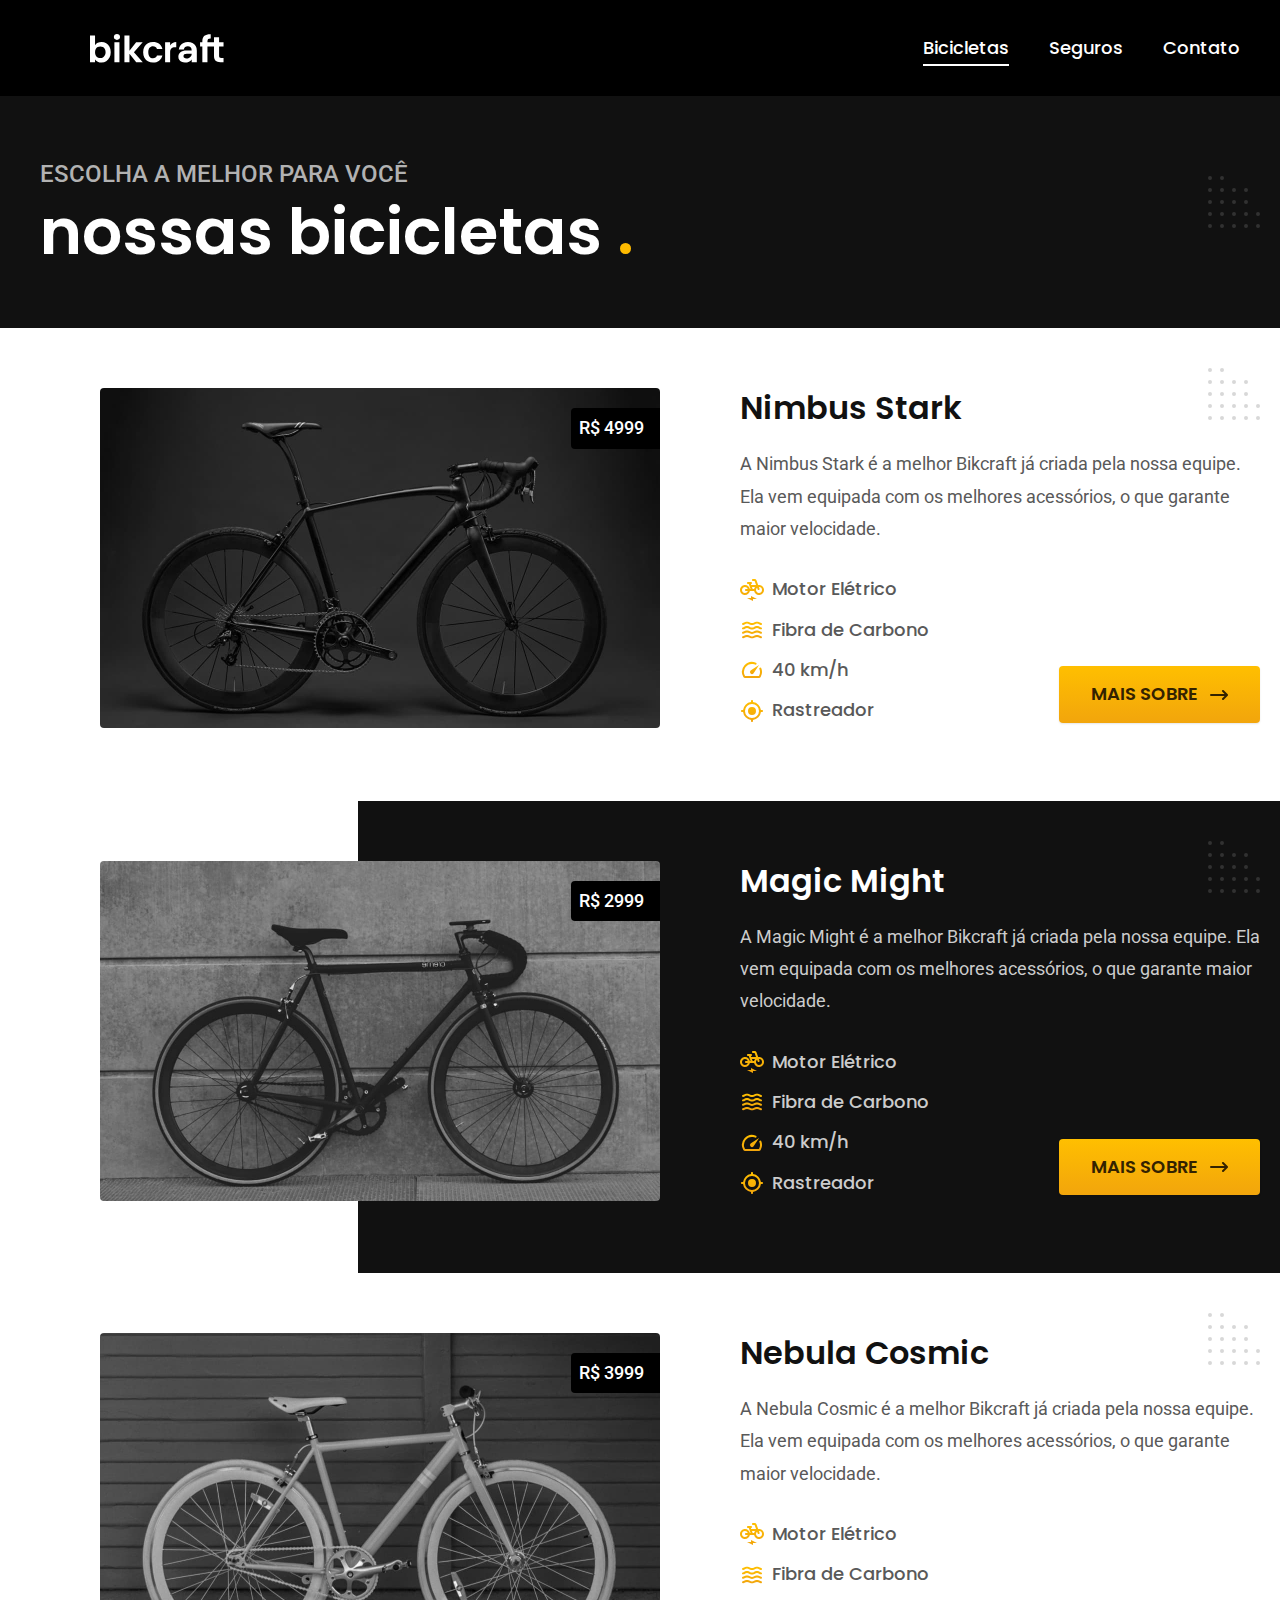
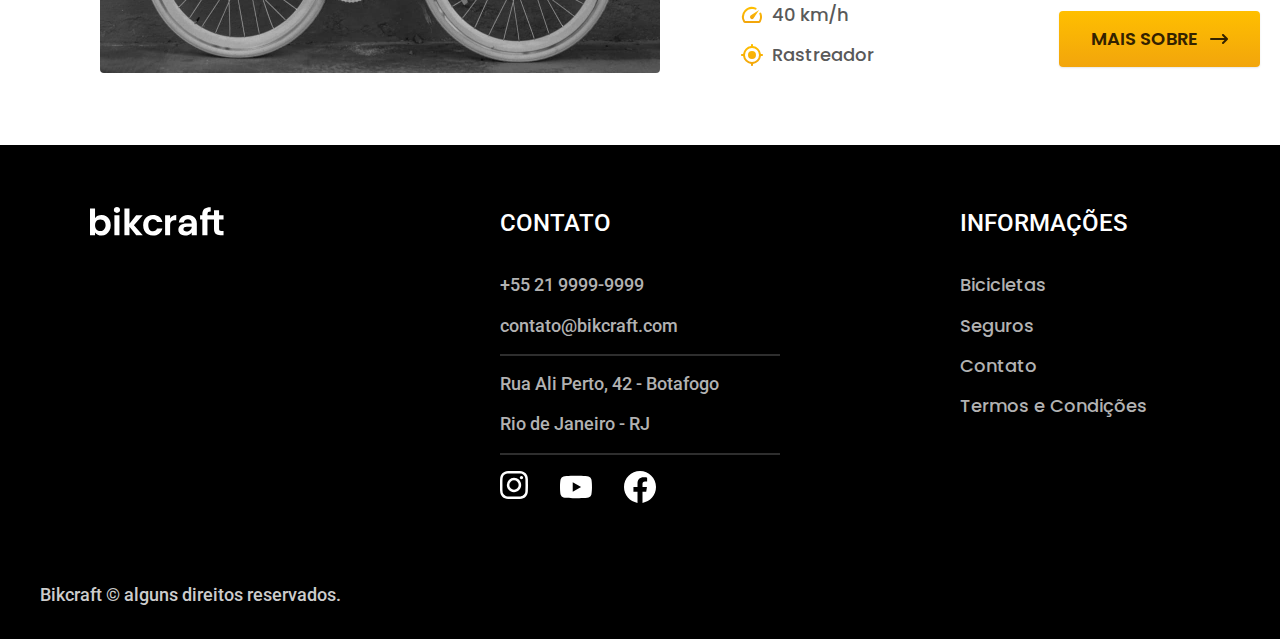
==== bicicletas.html @ bdc308a6 "commit inicial" ====
<!DOCTYPE html>
<html lang="pt-br">
  <head>
    <meta charset="UTF-8" />
    <meta name="viewport" content="width=device-width, initial-scale=1.0" />
    <meta name="description" content="Bicicletas." />
    <link rel="preconnect" href="https://fonts.googleapis.com" />
    <link rel="preconnect" href="https://fonts.gstatic.com" crossorigin />
    <link
      href="https://fonts.googleapis.com/css2?family=Merriweather:ital,wght@1,900&family=Poppins:wght@400;600&family=Roboto:wght@400;500&display=swap"
      rel="stylesheet"
    />
    <title>Bicicletas | Bikcraft</title>
    <link rel="preload" href="style.css" as="style" />
    <link rel="stylesheet" href="style.css" />
  </head>

  <body id="bicicletas">
    <header class="header-bg">
      <div class="header container">
        <a href="./">
          <img src="img/bikcraft.svg" alt="Bikcraft" width="136" height="32"
        /></a>
        <nav aria-label="primaria">
          <ul class="header-menu font-1-m cor-0">
            <li><a href="bicicletas.html">Bicicletas</a></li>
            <li><a href="seguros.html">Seguros</a></li>
            <li><a href="contato.html">Contato</a></li>
          </ul>
        </nav>
      </div>
    </header>

    <main>
      <div class="titulo-bg">
        <div class="titulo container">
          <p class="font-2-l-b cor-5">ESCOLHA A MELHOR PARA VOCÊ</p>
          <h1 class="font-1-xxl cor-0">
            nossas bicicletas
            <span class="cor-p1">.</span>
          </h1>
        </div>
      </div>

      <div class="bicicletas container">
        <div class="bicicletas-imagem">
          <img
            src="img/bicicleta/nimbus.jpg"
            width="1120"
            height="680"
            alt="Bicicleta nimbus"
          />
          <span class="font-2-m cor-0">R$ 4999</span>
        </div>
        <div class="bicicletas-conteudo">
          <h2 class="font-1-xl cor-11">Nimbus Stark</h2>
          <p class="font-3-m cor-8">
            A Nimbus Stark é a melhor Bikcraft já criada pela nossa equipe. Ela
            vem equipada com os melhores acessórios, o que garante maior
            velocidade.
          </p>
          <ul class="font-1-m cor-8">
            <li>
              <img
                src="img/icones/eletrica.svg"
                alt=""
                width="24"
                height="24"
              />
              Motor Elétrico
            </li>
            <li>
              <img src="img/icones/carbono.svg" alt="" width="24" height="24" />
              Fibra de Carbono
            </li>
            <li>
              <img
                src="img/icones/velocidade.svg"
                alt=""
                width="24"
                height="24"
              />
              40 km/h
            </li>
            <li>
              <img
                src="img/icones/rastreador.svg"
                alt=""
                width="24"
                height="24"
              />
              Rastreador
            </li>
          </ul>
          <a class="botao seta" href="./bicicletas/nimbus.html">MAIS SOBRE</a>
        </div>
      </div>

      <div class="bicicletas-bg">
        <div class="bicicletas container">
          <div class="bicicletas-imagem">
            <img
              src="img/bicicleta/magic.jpg"
              width="1120"
              height="680"
              alt="Bicicleta preta"
            />
            <span class="font-2-m cor-0">R$ 2999</span>
          </div>
          <div class="bicicletas-conteudo">
            <h2 class="font-1-xl cor-0">Magic Might</h2>
            <p class="font-3-m cor-4">
              A Magic Might é a melhor Bikcraft já criada pela nossa equipe. Ela
              vem equipada com os melhores acessórios, o que garante maior
              velocidade.
            </p>
            <ul class="font-1-m cor-4">
              <li>
                <img
                  src="img/icones/eletrica.svg"
                  alt=""
                  width="24"
                  height="24"
                />
                Motor Elétrico
              </li>
              <li>
                <img
                  src="img/icones/carbono.svg"
                  alt=""
                  width="24"
                  height="24"
                />
                Fibra de Carbono
              </li>
              <li>
                <img
                  src="img/icones/velocidade.svg"
                  alt=""
                  width="24"
                  height="24"
                />
                40 km/h
              </li>
              <li>
                <img
                  src="img/icones/rastreador.svg"
                  alt=""
                  width="24"
                  height="24"
                />
                Rastreador
              </li>
            </ul>
            <a class="botao seta" href="./bicicletas/magic.html">MAIS SOBRE</a>
          </div>
        </div>
      </div>

      <div class="bicicletas container">
        <div class="bicicletas-imagem">
          <img
            src="img/bicicleta/nebula.jpg"
            width="1120"
            height="680"
            alt="Bicicleta nimbus"
          />
          <span class="font-2-m cor-0">R$ 3999</span>
        </div>
        <div class="bicicletas-conteudo">
          <h2 class="font-1-xl cor-11">Nebula Cosmic</h2>
          <p class="font-3-m cor-8">
            A Nebula Cosmic é a melhor Bikcraft já criada pela nossa equipe. Ela
            vem equipada com os melhores acessórios, o que garante maior
            velocidade.
          </p>
          <ul class="font-1-m cor-8">
            <li>
              <img
                src="img/icones/eletrica.svg"
                alt=""
                width="24"
                height="24"
              />
              Motor Elétrico
            </li>
            <li>
              <img src="img/icones/carbono.svg" alt="" width="24" height="24" />
              Fibra de Carbono
            </li>
            <li>
              <img
                src="img/icones/velocidade.svg"
                alt=""
                width="24"
                height="24"
              />
              40 km/h
            </li>
            <li>
              <img
                src="img/icones/rastreador.svg"
                alt=""
                width="24"
                height="24"
              />
              Rastreador
            </li>
          </ul>
          <a class="botao seta" href="./bicicletas/nebula.html">MAIS SOBRE</a>
        </div>
      </div>
    </main>

    <footer class="footer-bg">
      <div class="footer container">
        <img src="./img/bikcraft.svg" width="136" height="32" alt="Bikcraft" />
        <div class="footer-contato">
          <h3 class="font-2-l-b cor-0">Contato</h3>
          <ul class="font-2-m cor-5">
            <li><a href="tel:+552199999999">+55 21 9999-9999</a></li>
            <li>
              <a href="mailto:contato@bikcraft.com">contato@bikcraft.com</a>
            </li>
            <li>Rua Ali Perto, 42 - Botafogo</li>
            <li>Rio de Janeiro - RJ</li>
          </ul>
          <div class="redes-sociais">
            <a href="https://www.instagram.com" target="_blank"
              ><img
                src="img/redes/instagram.svg"
                alt="Instagram"
                width="28"
                height="28"
            /></a>
            <a href="https://www.youtube.com/" target="_blank">
              <img
                src="img/redes/youtube.svg"
                alt="Youtube"
                width="32"
                height="32"
            /></a>
            <a href="https://www.facebook.com/" target="_blank"
              ><img
                src="img/redes/facebook.svg"
                alt="Facebook"
                width="32"
                height="32"
            /></a>
          </div>
        </div>
        <div class="footer-informacoes">
          <h3 class="font-2-l-b cor-0">Informações</h3>
          <nav>
            <ul class="font-1-m cor-5">
              <li><a href="./bicicletas.html">Bicicletas</a></li>
              <li><a href="./seguros.html">Seguros</a></li>
              <li><a href="./contato.html">Contato</a></li>
              <li><a href="./termos.html">Termos e Condições</a></li>
            </ul>
          </nav>
        </div>
        <p class="copy font-2-m cor-4">
          Bikcraft © alguns direitos reservados.
        </p>
      </div>
    </footer>

    <script src="script.js"></script>
  </body>
</html>
---- style.css ----
@import "/css/global/global.css";
@import "/css/utilidades/tipografia.css";
@import "/css/utilidades/cores.css";

@import "/css/global/header.css";
@import "/css/global/footer.css";

/* HOME */
@import "/css/home/introducao.css";
@import "/css/home/tecnologia.css";
@import "/css/home/parceiros.css";
@import "/css/home/depoimento.css";

/* UTILIDADES */
@import "/css/utilidades/componentes.css";
@import "/css/utilidades/formulario.css";

/* SEGUROS */
@import "/css/seguros/seguros.css";
@import "/css/seguros/vantagens.css";
@import "/css/seguros/perguntas.css";

/* TERMOS */
@import "/css/termos/termos.css";

/* BICICLETAS */
@import "/css/bicicletas/bicicletas-lista.css";
@import "/css/bicicletas/bicicletas.css";
@import "/css/bicicletas/bicicletas-internas.css";

/* BICICLETA */
@import "/css/bicicleta/bicicleta.css";
@import "/css/bicicleta/seguro.css";

/* CONTATO */
@import "/css/contato/contato.css";
@import "/css/contato/lojas.css";

/* ORÇAMENTO */
@import "/css/orcamento/orcamento.css";
---- style.css ----
@import "/css/global/global.css";
@import "/css/utilidades/tipografia.css";
@import "/css/utilidades/cores.css";

@import "/css/global/header.css";
@import "/css/global/footer.css";

/* HOME */
@import "/css/home/introducao.css";
@import "/css/home/tecnologia.css";
@import "/css/home/parceiros.css";
@import "/css/home/depoimento.css";

/* UTILIDADES */
@import "/css/utilidades/componentes.css";
@import "/css/utilidades/formulario.css";

/* SEGUROS */
@import "/css/seguros/seguros.css";
@import "/css/seguros/vantagens.css";
@import "/css/seguros/perguntas.css";

/* TERMOS */
@import "/css/termos/termos.css";

/* BICICLETAS */
@import "/css/bicicletas/bicicletas-lista.css";
@import "/css/bicicletas/bicicletas.css";
@import "/css/bicicletas/bicicletas-internas.css";

/* BICICLETA */
@import "/css/bicicleta/bicicleta.css";
@import "/css/bicicleta/seguro.css";

/* CONTATO */
@import "/css/contato/contato.css";
@import "/css/contato/lojas.css";

/* ORÇAMENTO */
@import "/css/orcamento/orcamento.css";
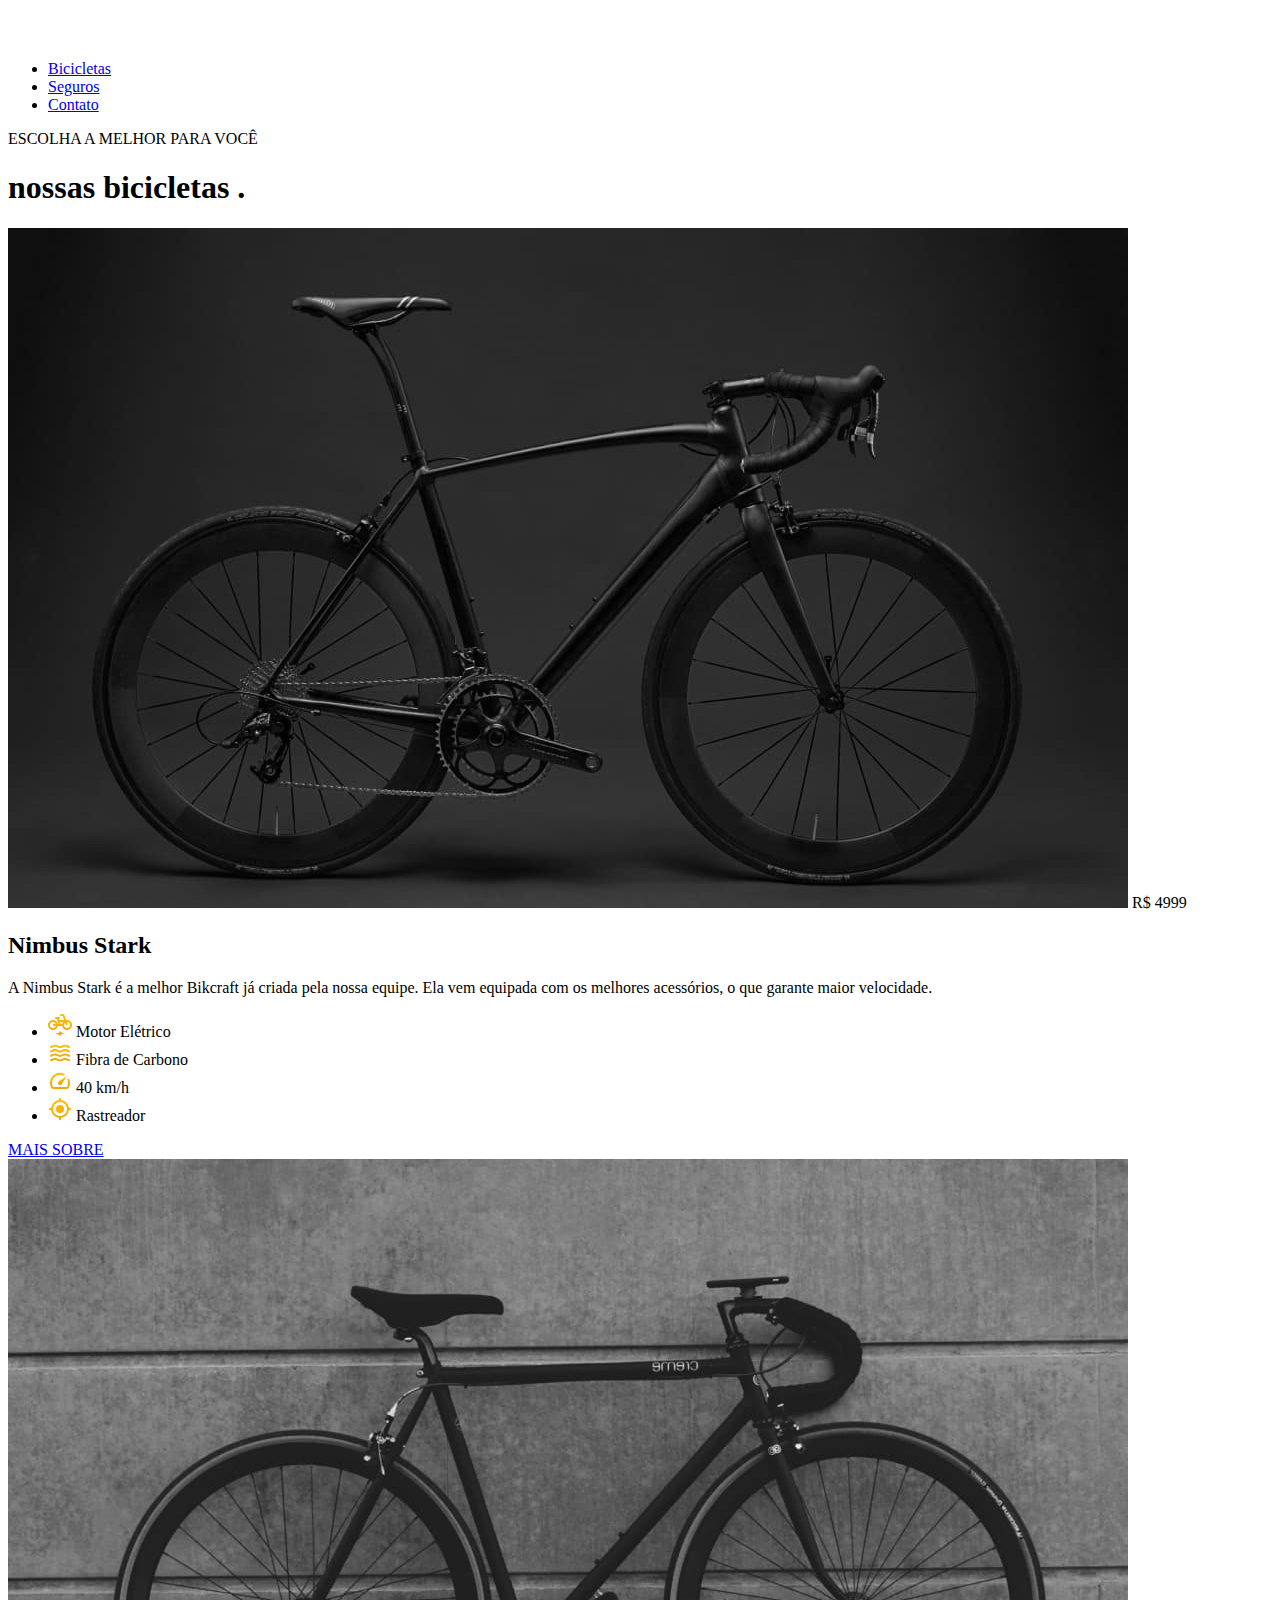
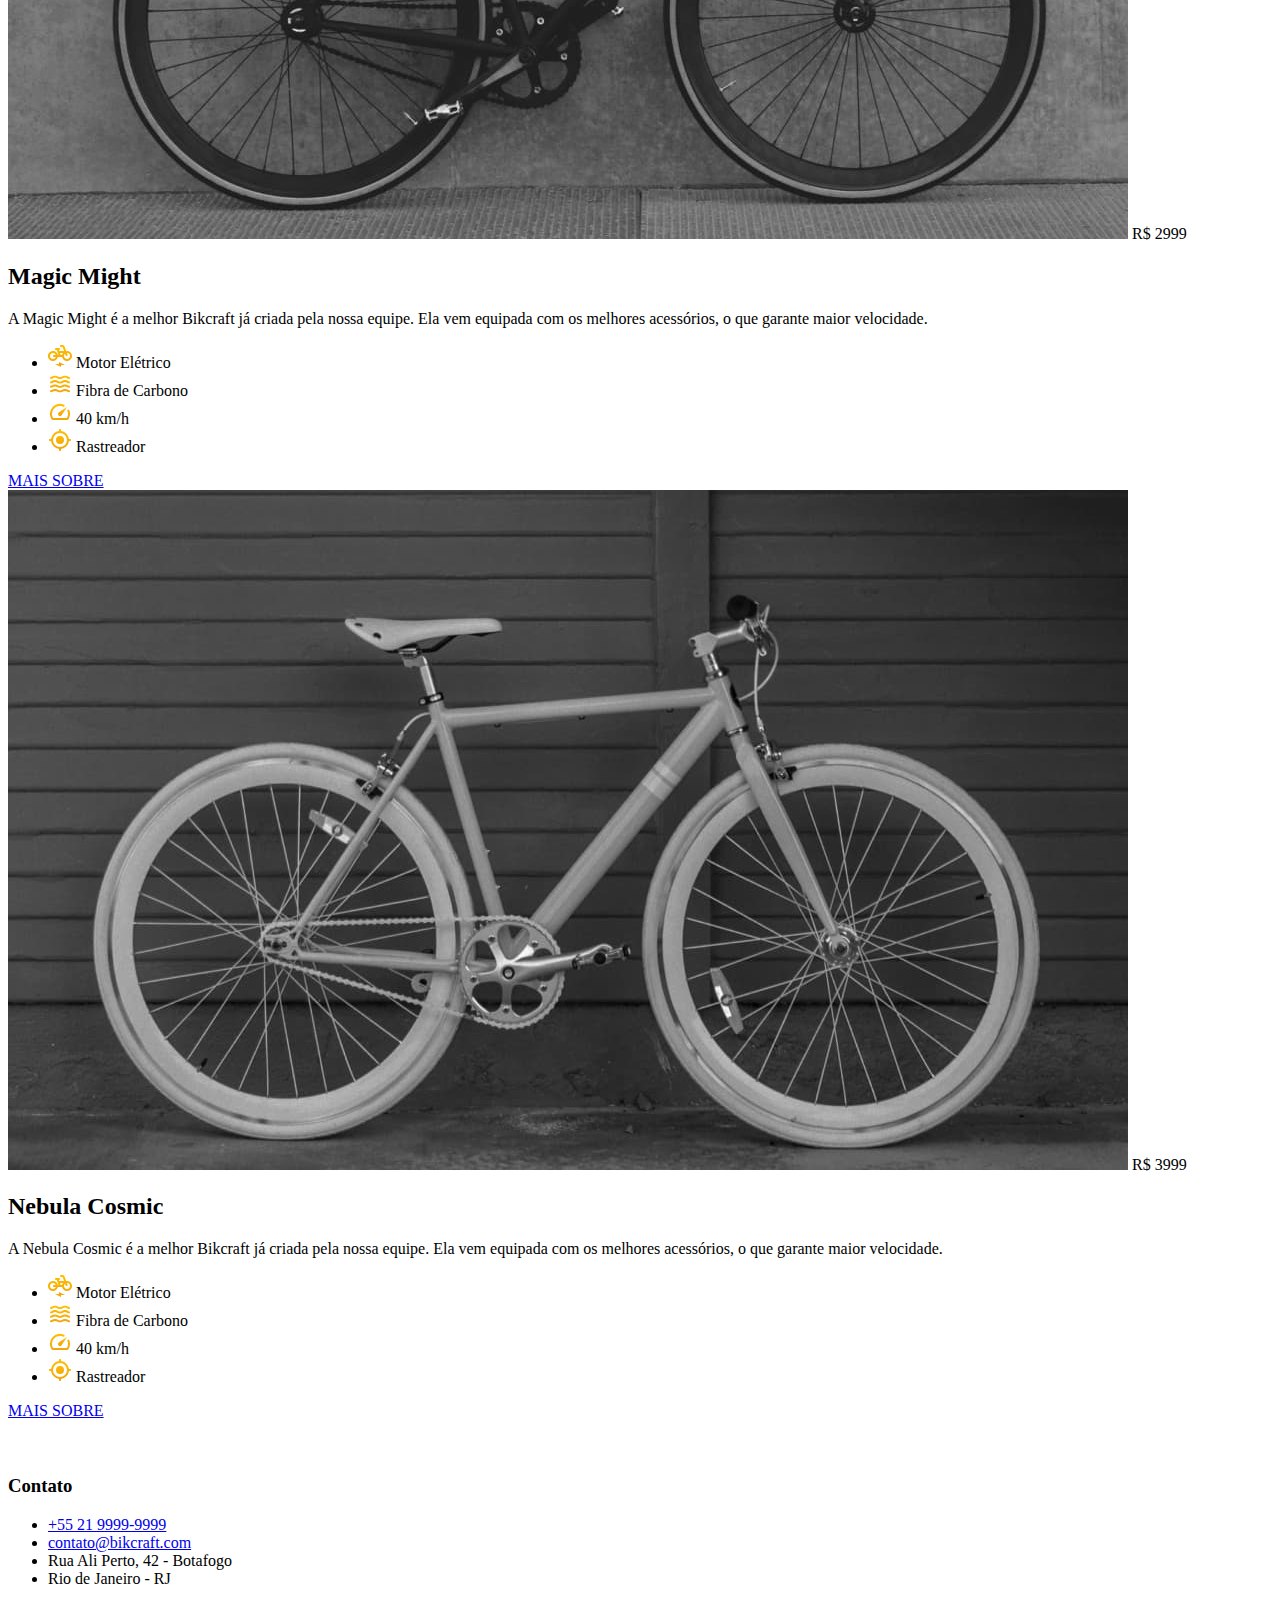
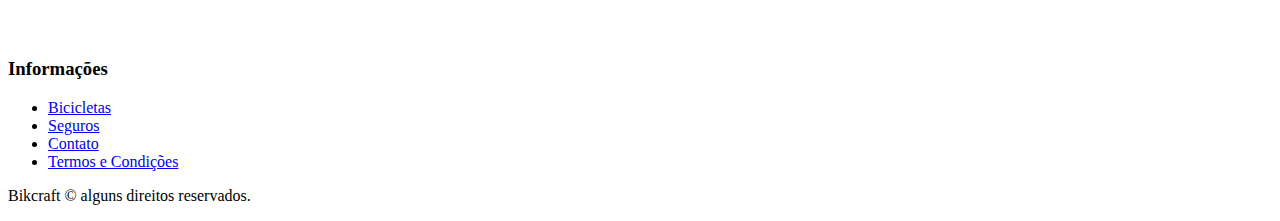
==== commit 5595c11d: "otimizado para produção" ====
--- a/bicicletas.html
+++ b/bicicletas.html
@@ -11,8 +11,12 @@
       rel="stylesheet"
     />
     <title>Bicicletas | Bikcraft</title>
-    <link rel="preload" href="style.css" as="style" />
-    <link rel="stylesheet" href="style.css" />
+    <link rel="icon" href="img/favicon.svg" type="image/svg+xml" />
+    <link rel="preload" href="style.min.css" as="style" />
+    <link rel="stylesheet" href="style.min.css" />
+    <script>
+      document.documentElement.classList.add("js");
+    </script>
   </head>
 
   <body id="bicicletas">
